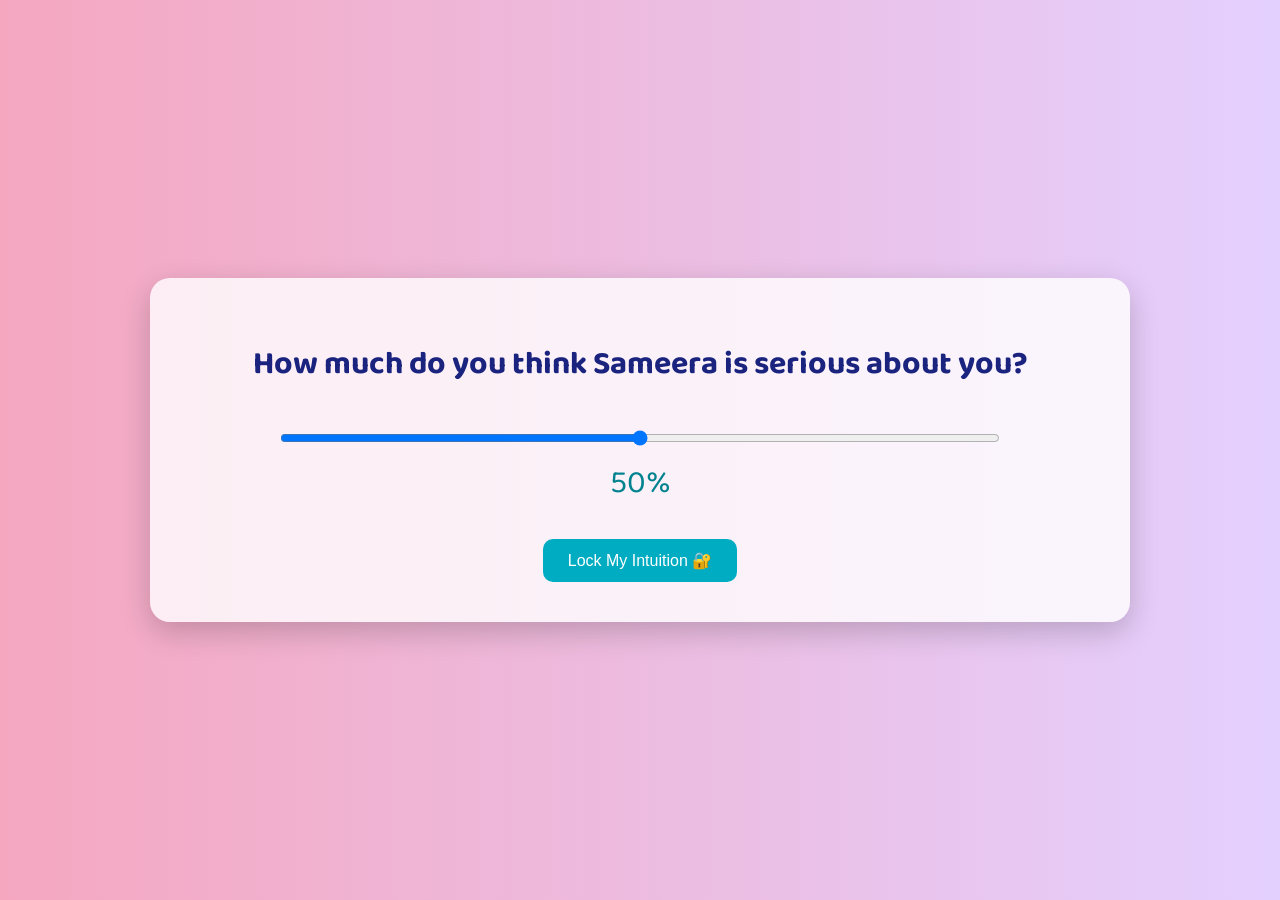
==== quiz2.html @ 25fe3a4d "Add files via upload" ====
<!-- FILE: quiz2.html (Seriousness Slider) -->
<!DOCTYPE html>
<html lang="en">
<head>
  <meta charset="UTF-8">
  <meta name="viewport" content="width=device-width, initial-scale=1.0">
  <title>Quiz 2 - Seriousness Meter</title>
  <link href="https://fonts.googleapis.com/css2?family=Baloo+2&display=swap" rel="stylesheet">
  <style>
    /* Global body styling */
    body {
      margin: 0;
      padding: 0;
      font-family: 'Baloo 2', cursive;
      background: linear-gradient(to right, #f5a7c0, #e4d0ff);
      animation: movingBackground 10s ease-in-out infinite;
      min-height: 100vh;
      display: flex;
      justify-content: center;
      align-items: center;
      flex-direction: column;
      overflow-x: hidden;  /* No horizontal scrolling */
      color: #222;
      scrollbar-width: none;  /* Hide scrollbar for Firefox */
      opacity: 1; /* Initial opacity for fade-in */
      transition: opacity 1s ease-in-out; /* Smooth fade-in transition */
    }

    /* Hide scrollbar for larger screens (laptop/desktop) */
    @media (min-width: 1024px) {
      body {
        overflow-y: hidden;  /* Hide vertical scrollbar on large screens */
      }
    }

    /* Show scrollbar for mobile */
    @media (max-width: 1023px) {
      body {
        overflow-y: scroll;  /* Allow vertical scrolling on mobile */
      }
    }

    /* Heart animation */
    .heart {
      position: absolute;
      font-size: 22px;
      animation: float 6s linear infinite;
      opacity: 0.3;
      top: -30px;
    }

    @keyframes float {
      0% { transform: translateY(0); opacity: 1; }
      100% { transform: translateY(110vh); opacity: 0; }
    }

    /* Container styling */
    .container {
      background-color: rgba(255, 255, 255, 0.8);
      border-radius: 20px;
      box-shadow: 0 10px 30px rgba(0, 0, 0, 0.2);
      padding: 40px;
      max-width: 900px;
      width: 90%;
      text-align: center;
      z-index: 2;
    }

    h1 {
      font-size: 2em;
      color: #1a237e;
      margin-bottom: 20px;
    }

    .slider-container {
      display: flex;
      flex-direction: column;
      align-items: center;
    }

    input[type=range] {
      width: 80%;
      margin-top: 20px;
    }

    #rangeValue {
      font-size: 2em;
      color: #00838f;
      margin-top: 10px;
    }

    button {
      background-color: #00acc1;
      color: white;
      border: none;
      padding: 12px 25px;
      font-size: 1em;
      border-radius: 10px;
      cursor: pointer;
      margin-top: 30px;
      transition: 0.3s;
    }

    button:hover {
      background-color: #00838f;
    }

    /* Fade-out effect for page transition */
    .fade-out {
      opacity: 0;
      pointer-events: none;
    }
  </style>
</head>
<body>
  <!-- Background music -->
  <audio id="backgroundMusic" loop muted>
    <source src="homepage_lofi_song.mp3" type="audio/mp3">
    Your browser does not support the audio element.
  </audio>

  <script>
    // Wait for the DOM to be fully loaded before executing the script
    document.addEventListener('DOMContentLoaded', function () {
      
      // Create floating hearts
      for (let i = 0; i < 30; i++) {
        let heart = document.createElement('div');
        heart.className = 'heart';
        heart.innerText = '💙';
        heart.style.left = Math.random() * 100 + 'vw';
        heart.style.animationDuration = (3 + Math.random() * 4) + 's';
        document.body.appendChild(heart);
      }

      // Fade transition function
      function fadeOutAndRedirect() {
        document.body.classList.add('fade-out');  // Add fade-out class
        setTimeout(() => {
          window.location.href = "quiz3.html";  // Redirect to the next page after the fade-out
        }, 1000); // Wait for 1 second to allow fade-out
      }

      // Slider and button logic
      const slider = document.getElementById("slider");
      const valueLabel = document.getElementById("rangeValue");

      slider.addEventListener("input", () => {
        valueLabel.innerText = slider.value + "%";
      });

      function lockAnswer() {
        const score = slider.value;
        localStorage.setItem("quiz2-seriousness", score);
        fadeOutAndRedirect();  // Trigger smooth transition before redirecting
      }

      // Function to start music (with a slight delay to ensure autoplay works)
      function startMusic() {
        const music = document.getElementById("backgroundMusic");
        
        // Play music after a short delay to bypass autoplay restrictions
        setTimeout(() => {
          music.muted = false; // Unmute the music after it starts playing
          music.play(); // Start playing the music
        }, 200);  // Delay for 200ms to help trigger the autoplay properly
      }

      // Auto-trigger music start as soon as the page is loaded
      window.onload = startMusic;

      // Attach the lockAnswer function to the button click
      document.querySelector("button").addEventListener("click", lockAnswer);
      
    });
  </script>

  <div class="container">
    <h1>How much do you think Sameera is serious about you?</h1>
    <div class="slider-container">
      <input type="range" min="0" max="100" value="50" id="slider">
      <div id="rangeValue">50%</div>
    </div>
    <button>Lock My Intuition 🔐</button>
  </div>

</body>
</html>
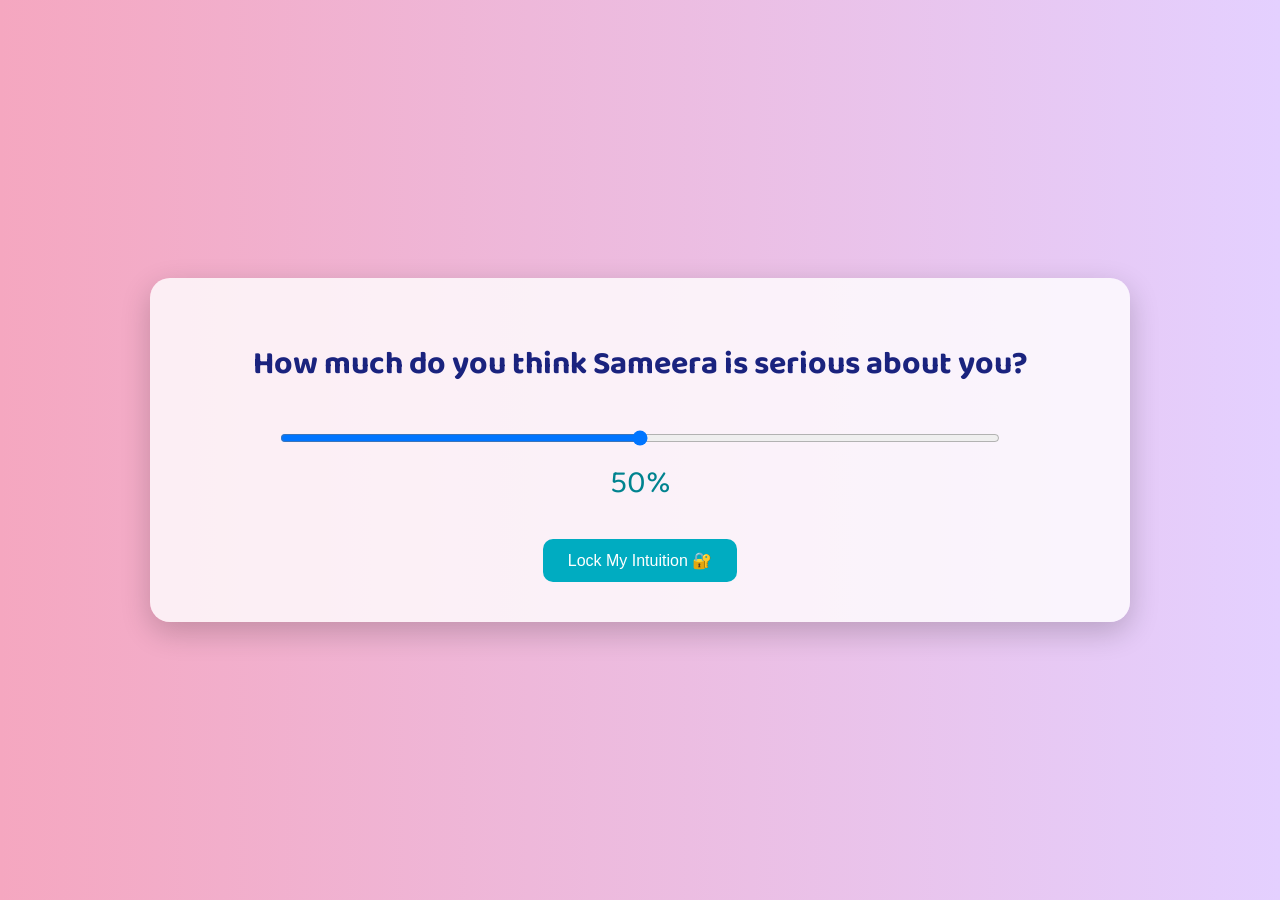
==== commit b5b88696: "Update quiz2.html" ====
--- a/quiz2.html
+++ b/quiz2.html
@@ -1,4 +1,4 @@
-<!-- FILE: quiz2.html (Seriousness Slider) -->
+<!-- FILE: quiz2.html (Seriousness Slider - Updated with Google Sheets Integration) -->
 <!DOCTYPE html>
 <html lang="en">
 <head>
@@ -7,7 +7,6 @@
   <title>Quiz 2 - Seriousness Meter</title>
   <link href="https://fonts.googleapis.com/css2?family=Baloo+2&display=swap" rel="stylesheet">
   <style>
-    /* Global body styling */
     body {
       margin: 0;
       padding: 0;
@@ -19,28 +18,10 @@
       justify-content: center;
       align-items: center;
       flex-direction: column;
-      overflow-x: hidden;  /* No horizontal scrolling */
+      overflow-x: hidden;
       color: #222;
-      scrollbar-width: none;  /* Hide scrollbar for Firefox */
-      opacity: 1; /* Initial opacity for fade-in */
-      transition: opacity 1s ease-in-out; /* Smooth fade-in transition */
+      transition: opacity 1s ease-in-out;
     }
-
-    /* Hide scrollbar for larger screens (laptop/desktop) */
-    @media (min-width: 1024px) {
-      body {
-        overflow-y: hidden;  /* Hide vertical scrollbar on large screens */
-      }
-    }
-
-    /* Show scrollbar for mobile */
-    @media (max-width: 1023px) {
-      body {
-        overflow-y: scroll;  /* Allow vertical scrolling on mobile */
-      }
-    }
-
-    /* Heart animation */
     .heart {
       position: absolute;
       font-size: 22px;
@@ -48,13 +29,10 @@
       opacity: 0.3;
       top: -30px;
     }
-
     @keyframes float {
       0% { transform: translateY(0); opacity: 1; }
       100% { transform: translateY(110vh); opacity: 0; }
     }
-
-    /* Container styling */
     .container {
       background-color: rgba(255, 255, 255, 0.8);
       border-radius: 20px;
@@ -65,30 +43,25 @@
       text-align: center;
       z-index: 2;
     }
-
     h1 {
       font-size: 2em;
       color: #1a237e;
       margin-bottom: 20px;
     }
-
     .slider-container {
       display: flex;
       flex-direction: column;
       align-items: center;
     }
-
     input[type=range] {
       width: 80%;
       margin-top: 20px;
     }
-
     #rangeValue {
       font-size: 2em;
       color: #00838f;
       margin-top: 10px;
     }
-
     button {
       background-color: #00acc1;
       color: white;
@@ -98,14 +71,10 @@
       border-radius: 10px;
       cursor: pointer;
       margin-top: 30px;
-      transition: 0.3s;
     }
-
     button:hover {
       background-color: #00838f;
     }
-
-    /* Fade-out effect for page transition */
     .fade-out {
       opacity: 0;
       pointer-events: none;
@@ -113,17 +82,15 @@
   </style>
 </head>
 <body>
-  <!-- Background music -->
   <audio id="backgroundMusic" loop muted>
     <source src="homepage_lofi_song.mp3" type="audio/mp3">
     Your browser does not support the audio element.
   </audio>
 
   <script>
-    // Wait for the DOM to be fully loaded before executing the script
+    const SCRIPT_URL = "https://docs.google.com/spreadsheets/d/1BSjpMUSEPLCe3_IJuJt43qmyUxCQsLhSFWNA2kTYtJs";
+
     document.addEventListener('DOMContentLoaded', function () {
-      
-      // Create floating hearts
       for (let i = 0; i < 30; i++) {
         let heart = document.createElement('div');
         heart.className = 'heart';
@@ -133,15 +100,6 @@
         document.body.appendChild(heart);
       }
 
-      // Fade transition function
-      function fadeOutAndRedirect() {
-        document.body.classList.add('fade-out');  // Add fade-out class
-        setTimeout(() => {
-          window.location.href = "quiz3.html";  // Redirect to the next page after the fade-out
-        }, 1000); // Wait for 1 second to allow fade-out
-      }
-
-      // Slider and button logic
       const slider = document.getElementById("slider");
       const valueLabel = document.getElementById("rangeValue");
 
@@ -149,29 +107,41 @@
         valueLabel.innerText = slider.value + "%";
       });
 
-      function lockAnswer() {
+      document.querySelector("button").addEventListener("click", () => {
         const score = slider.value;
+        const username = localStorage.getItem("username") || "Unknown";
+        const timestamp = new Date().toLocaleString();
+        const quizNum = "Quiz 2";
+
         localStorage.setItem("quiz2-seriousness", score);
-        fadeOutAndRedirect();  // Trigger smooth transition before redirecting
-      }
 
-      // Function to start music (with a slight delay to ensure autoplay works)
-      function startMusic() {
+        fetch(SCRIPT_URL, {
+          method: "POST",
+          body: JSON.stringify({
+            username: username,
+            quiz: quizNum,
+            answer: score + "%",
+            timestamp: timestamp
+          }),
+          headers: {
+            "Content-Type": "application/json"
+          }
+        }).then(res => {
+          document.body.classList.add("fade-out");
+          setTimeout(() => {
+            window.location.href = "quiz3.html";
+          }, 1000);
+        }).catch(err => {
+          alert("Error saving data. Try again later.");
+          console.error(err);
+        });
+      });
+
+      setTimeout(() => {
         const music = document.getElementById("backgroundMusic");
-        
-        // Play music after a short delay to bypass autoplay restrictions
-        setTimeout(() => {
-          music.muted = false; // Unmute the music after it starts playing
-          music.play(); // Start playing the music
-        }, 200);  // Delay for 200ms to help trigger the autoplay properly
-      }
-
-      // Auto-trigger music start as soon as the page is loaded
-      window.onload = startMusic;
-
-      // Attach the lockAnswer function to the button click
-      document.querySelector("button").addEventListener("click", lockAnswer);
-      
+        music.muted = false;
+        music.play();
+      }, 200);
     });
   </script>
 
@@ -183,6 +153,5 @@
     </div>
     <button>Lock My Intuition 🔐</button>
   </div>
-
 </body>
 </html>
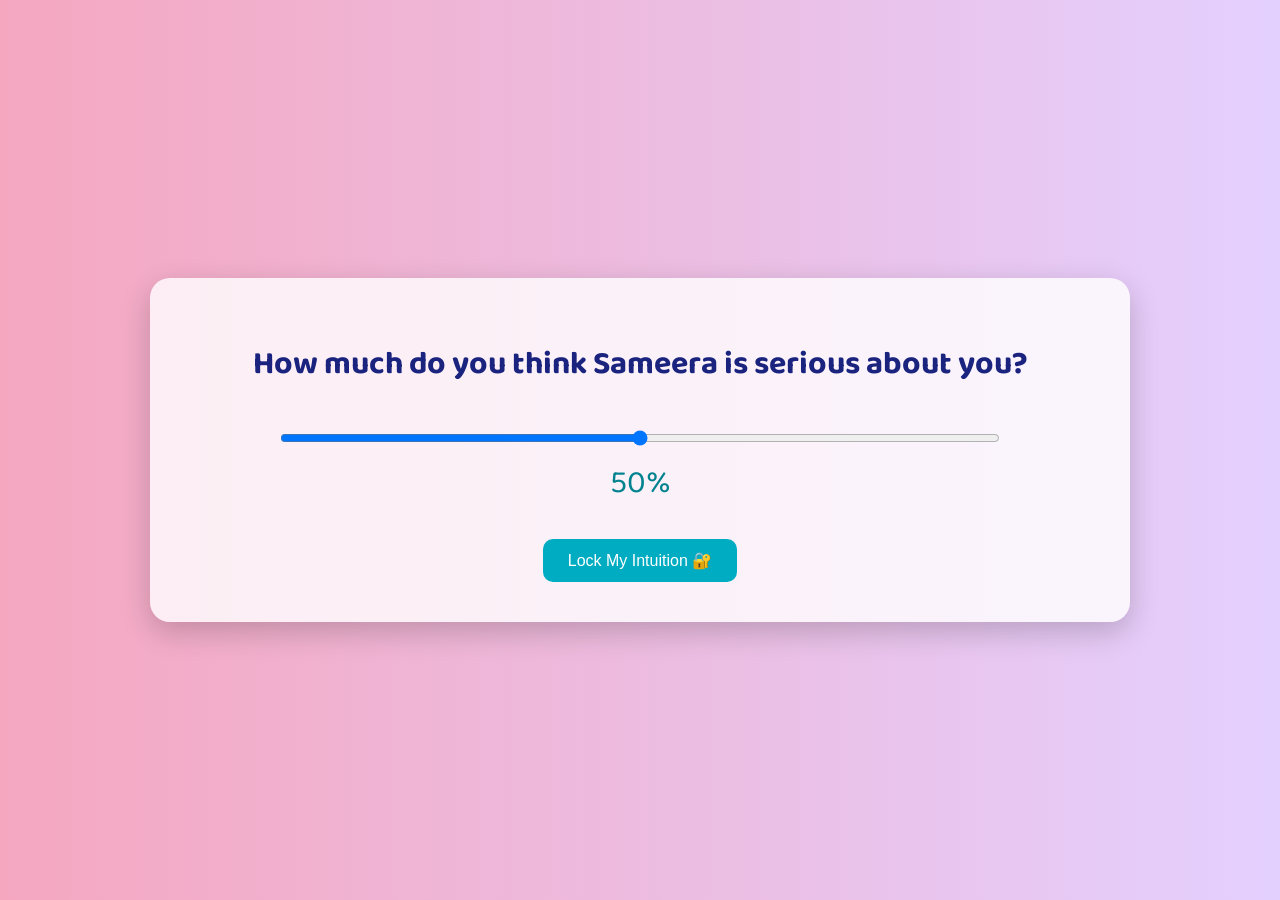
==== commit 96fa771a: "Update quiz2.html" ====
--- a/quiz2.html
+++ b/quiz2.html
@@ -88,7 +88,7 @@
   </audio>
 
   <script>
-    const SCRIPT_URL = "https://docs.google.com/spreadsheets/d/1BSjpMUSEPLCe3_IJuJt43qmyUxCQsLhSFWNA2kTYtJs";
+    const SCRIPT_URL = "https://script.google.com/macros/s/AKfycbyjDfIzgiOfOs9aivR1h5x_w9cB8Qn24dg7RStZbwAN-Jrl62NC4qC7u7e8iiG94HqkGw/exec";
 
     document.addEventListener('DOMContentLoaded', function () {
       for (let i = 0; i < 30; i++) {
